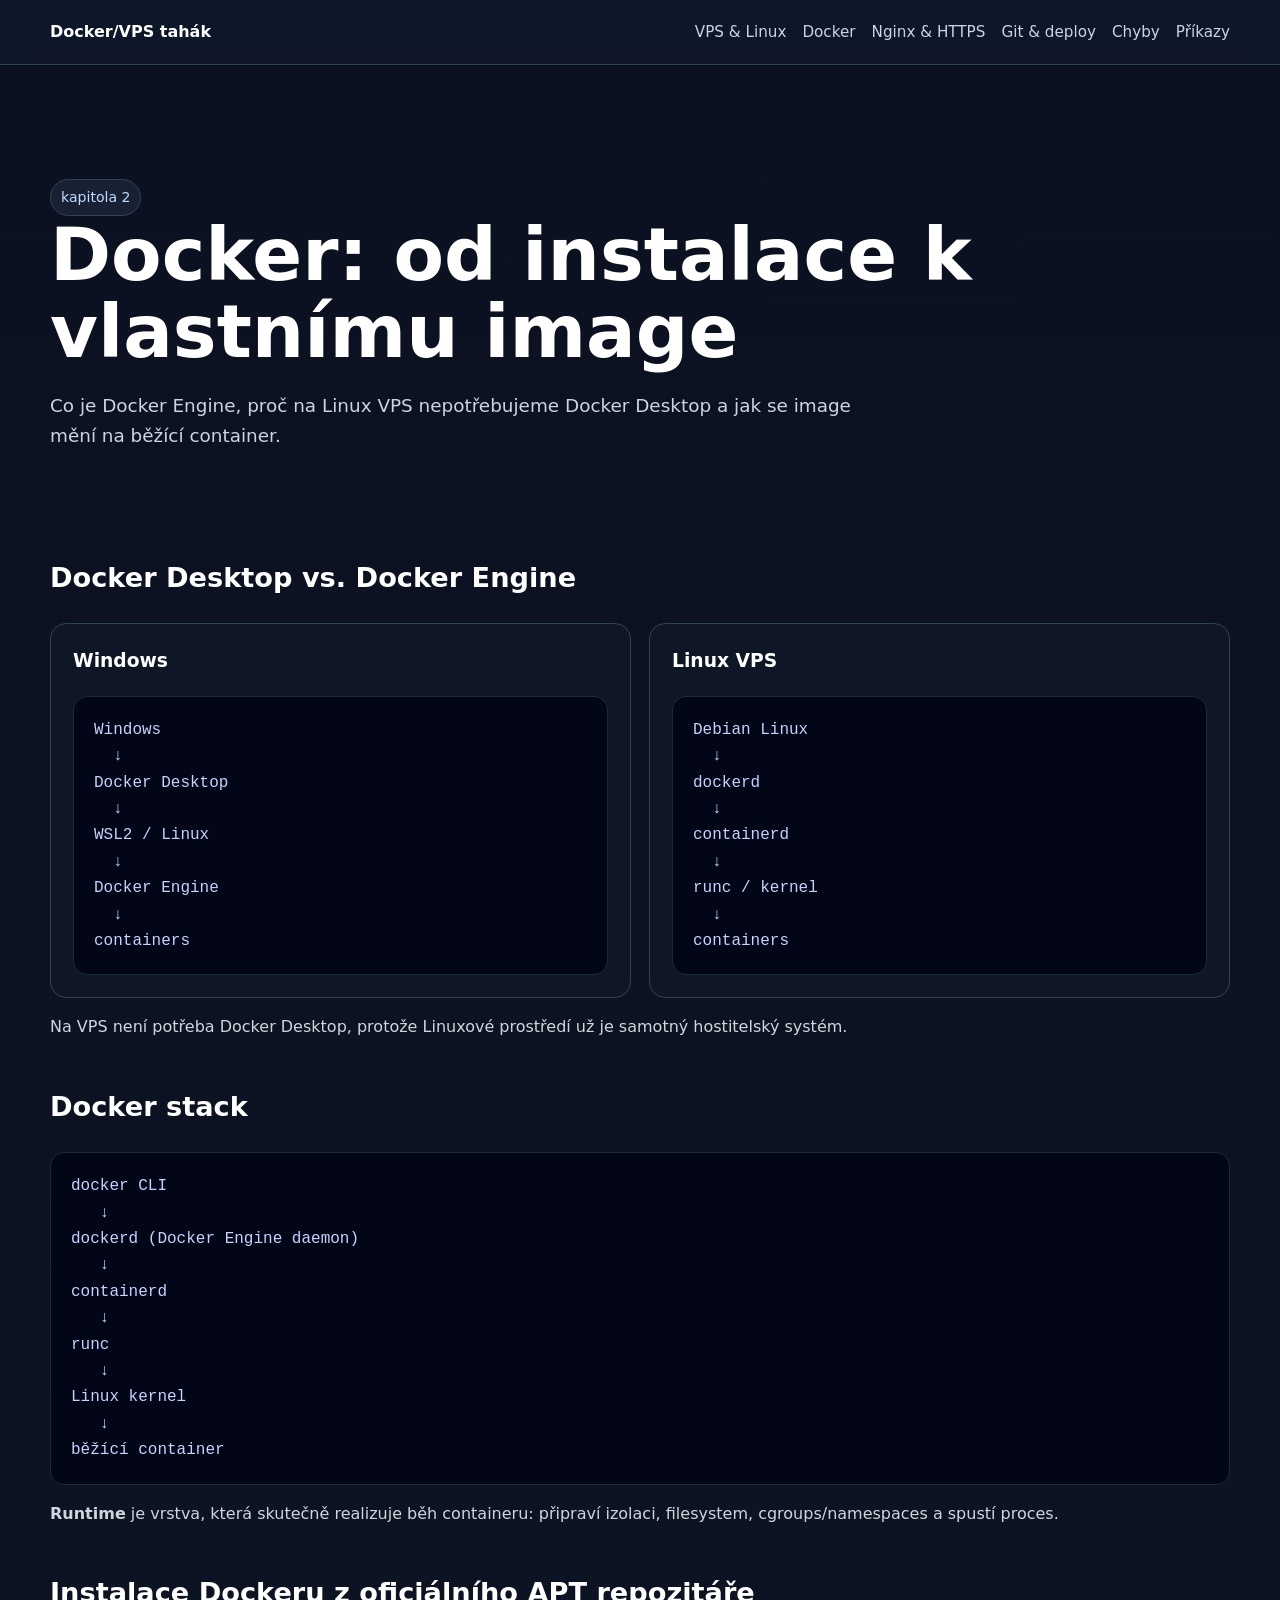
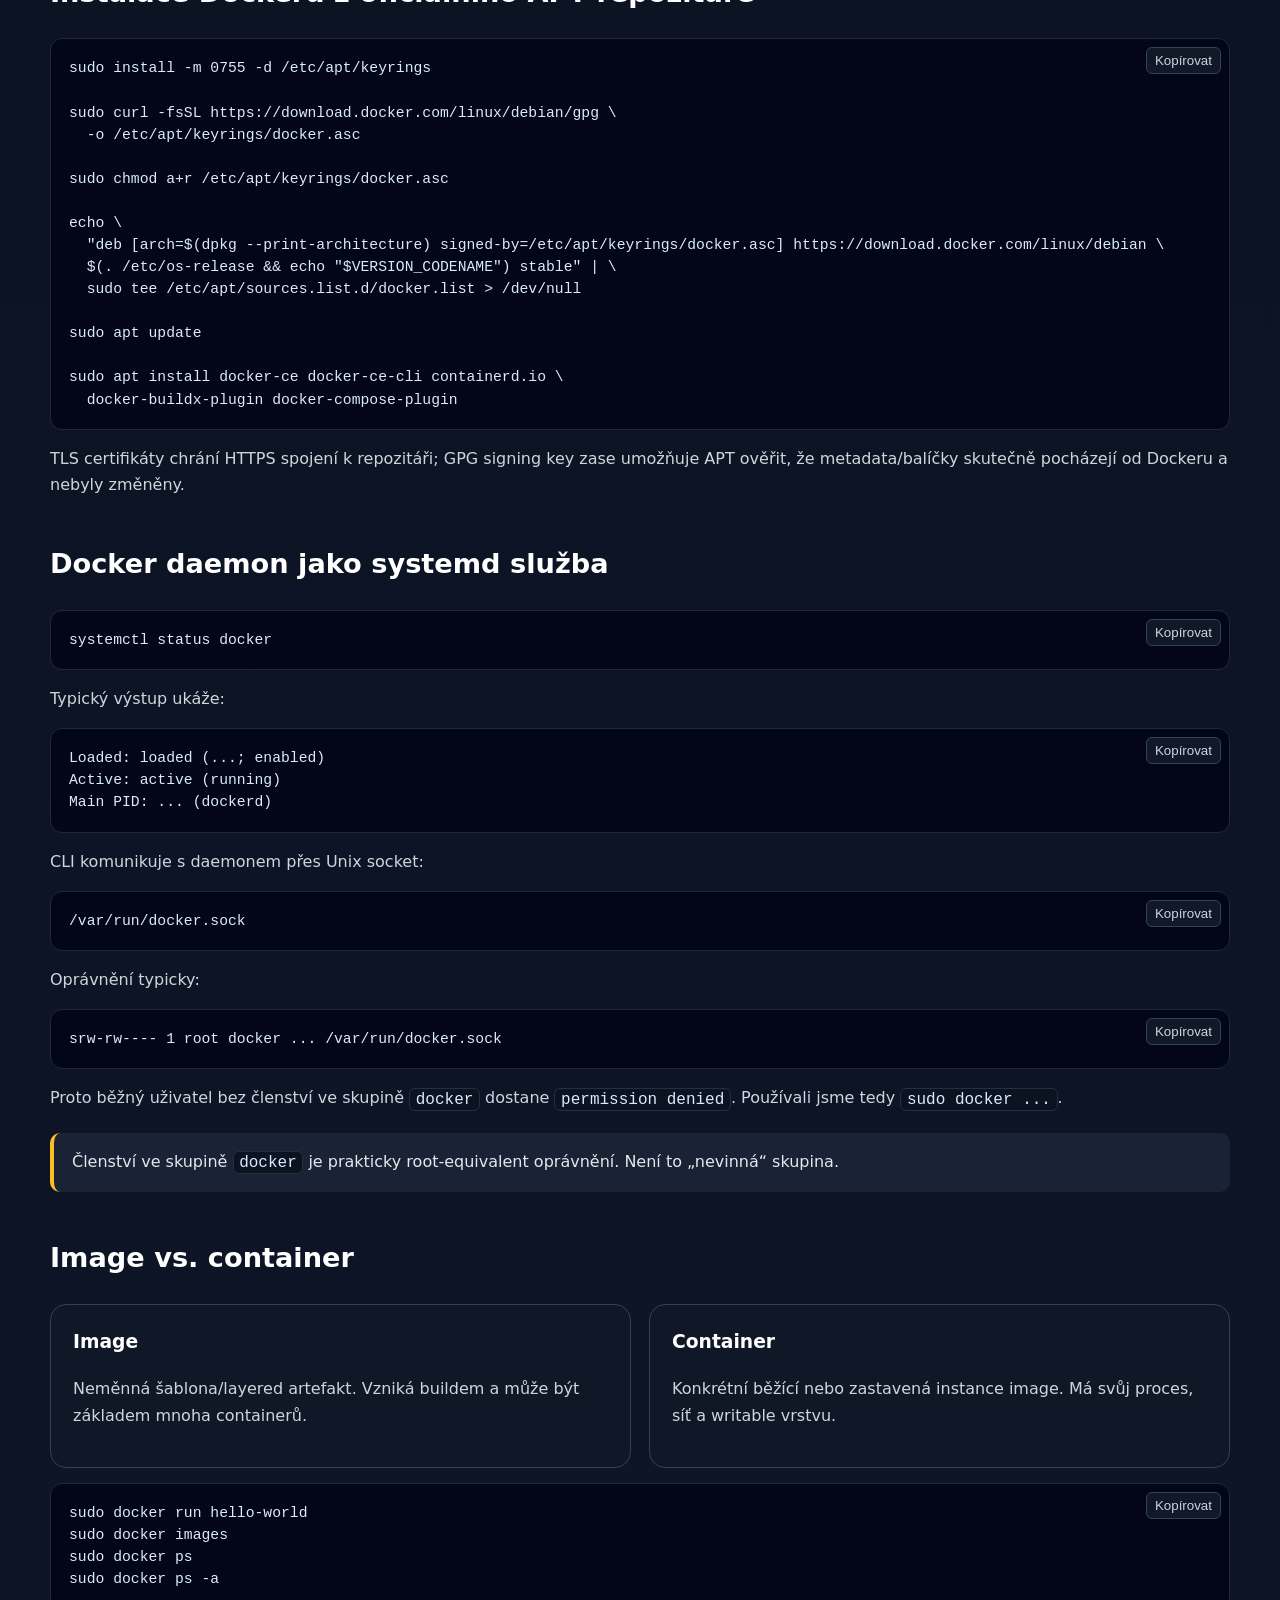
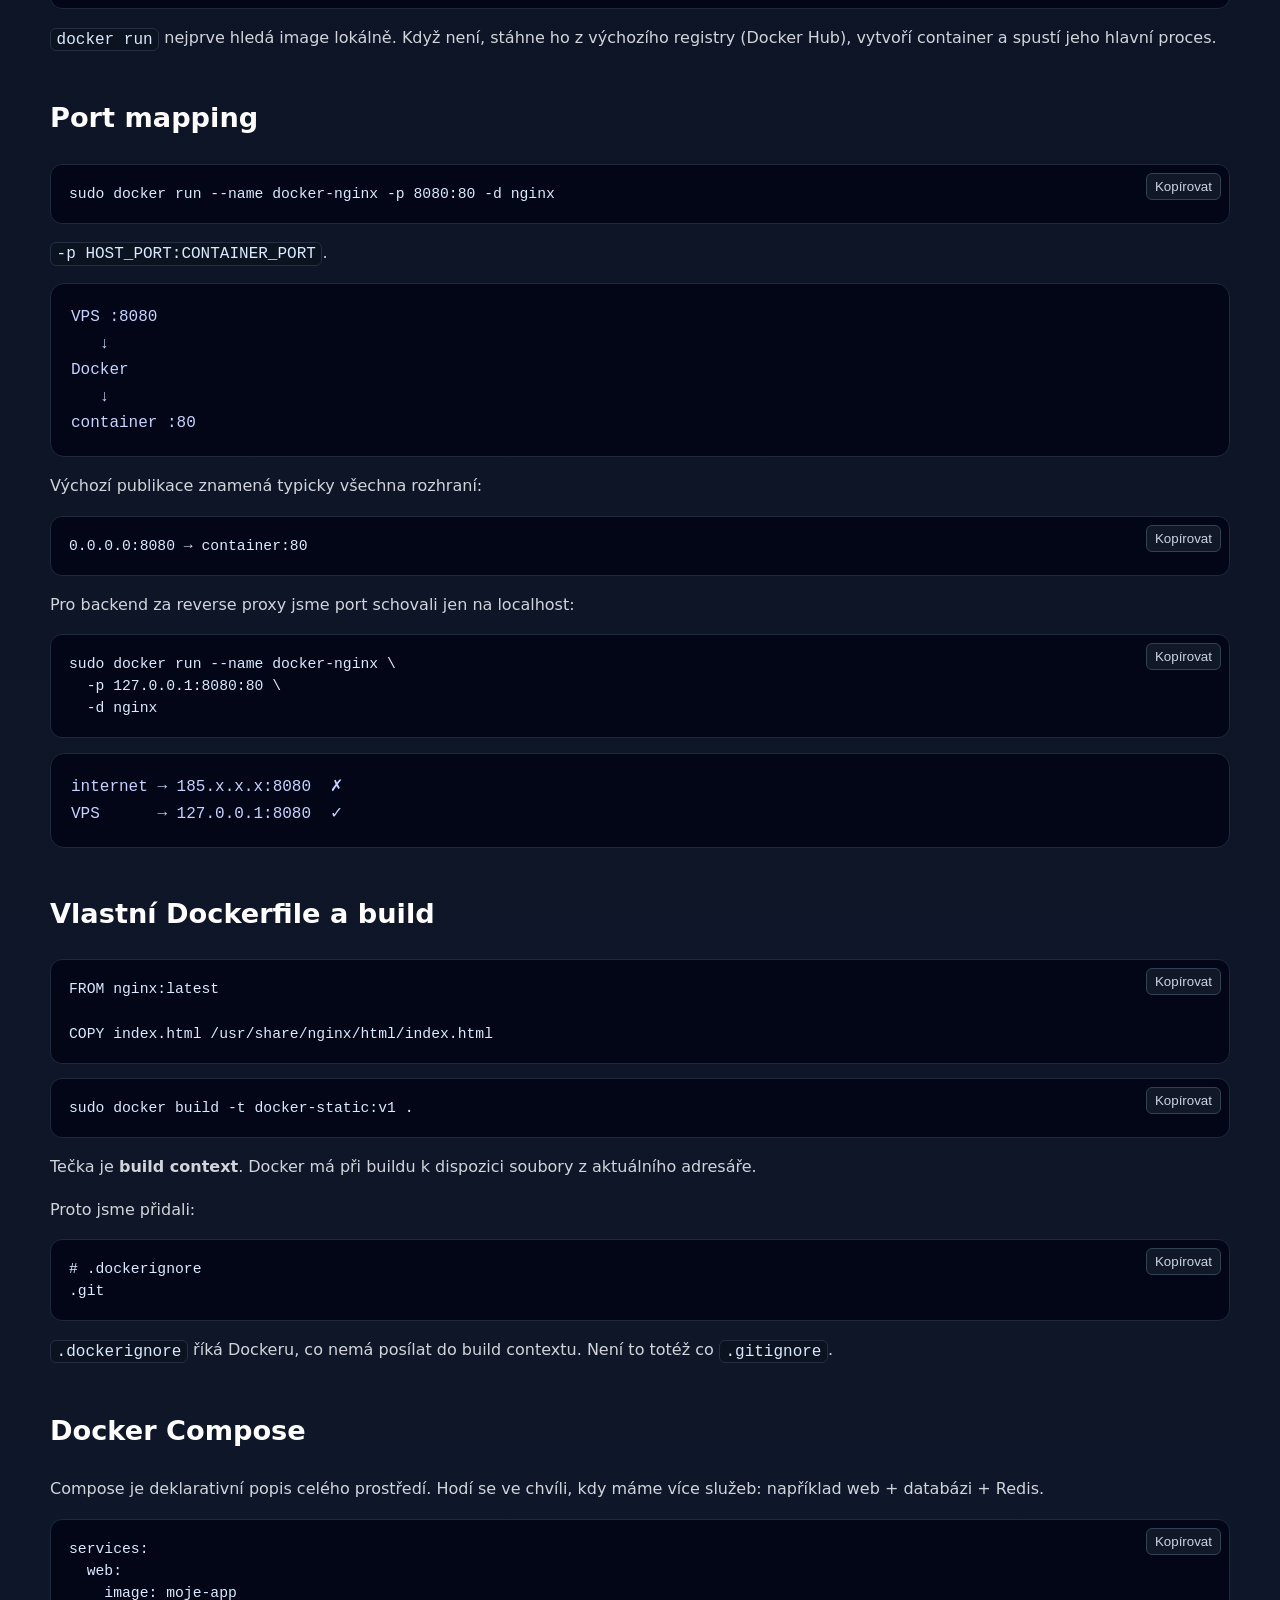
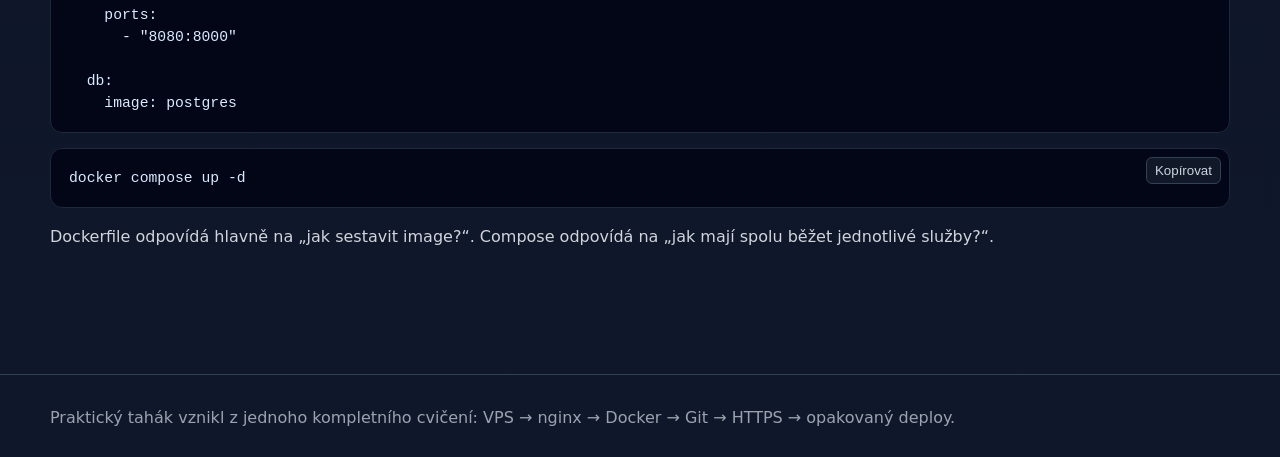
==== site/docker.html @ 959956be "první commit, statické stránky projektu + css" ====
<!doctype html>
<html lang="cs">
<head>
  <meta charset="utf-8">
  <meta name="viewport" content="width=device-width,initial-scale=1">
  <title>Docker – Docker/VPS tahák</title>
  <link rel="stylesheet" href="assets/style.css">
</head>
<body>

<header>
  <div class="wrap nav">
    <a class="brand" href="index.html">Docker/VPS tahák</a>
    <nav>
      <ul>
        <li><a href="vps-linux.html">VPS & Linux</a></li>
        <li><a href="docker.html">Docker</a></li>
        <li><a href="nginx-https.html">Nginx & HTTPS</a></li>
        <li><a href="git-deploy.html">Git & deploy</a></li>
        <li><a href="troubleshooting.html">Chyby</a></li>
        <li><a href="prikazy.html">Příkazy</a></li>
      </ul>
    </nav>
  </div>
</header>

<main class="wrap">

<section class="hero">
  <span class="badge">kapitola 2</span>
  <h1>Docker: od instalace k vlastnímu image</h1>
  <p>Co je Docker Engine, proč na Linux VPS nepotřebujeme Docker Desktop a jak se image mění na běžící container.</p>
</section>

<section>
  <h2>Docker Desktop vs. Docker Engine</h2>
  <div class="grid">
    <div class="card">
      <h3>Windows</h3>
      <div class="arch">Windows
  ↓
Docker Desktop
  ↓
WSL2 / Linux
  ↓
Docker Engine
  ↓
containers</div>
    </div>
    <div class="card">
      <h3>Linux VPS</h3>
      <div class="arch">Debian Linux
  ↓
dockerd
  ↓
containerd
  ↓
runc / kernel
  ↓
containers</div>
    </div>
  </div>
  <p>Na VPS není potřeba Docker Desktop, protože Linuxové prostředí už je samotný hostitelský systém.</p>
</section>

<section>
  <h2>Docker stack</h2>
  <div class="arch">docker CLI
   ↓
dockerd (Docker Engine daemon)
   ↓
containerd
   ↓
runc
   ↓
Linux kernel
   ↓
běžící container</div>
  <p>
    <strong>Runtime</strong> je vrstva, která skutečně realizuje běh containeru:
    připraví izolaci, filesystem, cgroups/namespaces a spustí proces.
  </p>
</section>

<section>
  <h2>Instalace Dockeru z oficiálního APT repozitáře</h2>
  <pre><code>sudo install -m 0755 -d /etc/apt/keyrings

sudo curl -fsSL https://download.docker.com/linux/debian/gpg \
  -o /etc/apt/keyrings/docker.asc

sudo chmod a+r /etc/apt/keyrings/docker.asc

echo \
  "deb [arch=$(dpkg --print-architecture) signed-by=/etc/apt/keyrings/docker.asc] https://download.docker.com/linux/debian \
  $(. /etc/os-release && echo "$VERSION_CODENAME") stable" | \
  sudo tee /etc/apt/sources.list.d/docker.list > /dev/null

sudo apt update

sudo apt install docker-ce docker-ce-cli containerd.io \
  docker-buildx-plugin docker-compose-plugin</code></pre>
  <p>
    TLS certifikáty chrání HTTPS spojení k repozitáři; GPG signing key zase umožňuje APT ověřit,
    že metadata/balíčky skutečně pocházejí od Dockeru a nebyly změněny.
  </p>
</section>

<section>
  <h2>Docker daemon jako systemd služba</h2>
  <pre><code>systemctl status docker</code></pre>
  <p>Typický výstup ukáže:</p>
  <pre><code>Loaded: loaded (...; enabled)
Active: active (running)
Main PID: ... (dockerd)</code></pre>
  <p>CLI komunikuje s daemonem přes Unix socket:</p>
  <pre><code>/var/run/docker.sock</code></pre>
  <p>Oprávnění typicky:</p>
  <pre><code>srw-rw---- 1 root docker ... /var/run/docker.sock</code></pre>
  <p>
    Proto běžný uživatel bez členství ve skupině <code>docker</code> dostane
    <code>permission denied</code>. Používali jsme tedy <code>sudo docker ...</code>.
  </p>
  <div class="callout warn">
    Členství ve skupině <code>docker</code> je prakticky root-equivalent oprávnění. Není to „nevinná“ skupina.
  </div>
</section>

<section>
  <h2>Image vs. container</h2>
  <div class="grid">
    <div class="card">
      <h3>Image</h3>
      <p>Neměnná šablona/layered artefakt. Vzniká buildem a může být základem mnoha containerů.</p>
    </div>
    <div class="card">
      <h3>Container</h3>
      <p>Konkrétní běžící nebo zastavená instance image. Má svůj proces, síť a writable vrstvu.</p>
    </div>
  </div>
  <pre><code>sudo docker run hello-world
sudo docker images
sudo docker ps
sudo docker ps -a</code></pre>
  <p>
    <code>docker run</code> nejprve hledá image lokálně. Když není, stáhne ho z výchozího registry (Docker Hub),
    vytvoří container a spustí jeho hlavní proces.
  </p>
</section>

<section>
  <h2>Port mapping</h2>
  <pre><code>sudo docker run --name docker-nginx -p 8080:80 -d nginx</code></pre>
  <p><code>-p HOST_PORT:CONTAINER_PORT</code>.</p>
  <div class="arch">VPS :8080
   ↓
Docker
   ↓
container :80</div>
  <p>Výchozí publikace znamená typicky všechna rozhraní:</p>
  <pre><code>0.0.0.0:8080 → container:80</code></pre>
  <p>Pro backend za reverse proxy jsme port schovali jen na localhost:</p>
  <pre><code>sudo docker run --name docker-nginx \
  -p 127.0.0.1:8080:80 \
  -d nginx</code></pre>
  <div class="arch">internet → 185.x.x.x:8080  ✗
VPS      → 127.0.0.1:8080  ✓</div>
</section>

<section>
  <h2>Vlastní Dockerfile a build</h2>
  <pre><code>FROM nginx:latest

COPY index.html /usr/share/nginx/html/index.html</code></pre>
  <pre><code>sudo docker build -t docker-static:v1 .</code></pre>
  <p>
    Tečka je <strong>build context</strong>. Docker má při buildu k dispozici soubory z aktuálního adresáře.
  </p>
  <p>Proto jsme přidali:</p>
  <pre><code># .dockerignore
.git</code></pre>
  <p>
    <code>.dockerignore</code> říká Dockeru, co nemá posílat do build contextu.
    Není to totéž co <code>.gitignore</code>.
  </p>
</section>

<section>
  <h2>Docker Compose</h2>
  <p>
    Compose je deklarativní popis celého prostředí. Hodí se ve chvíli, kdy máme více služeb:
    například web + databázi + Redis.
  </p>
  <pre><code>services:
  web:
    image: moje-app
    ports:
      - "8080:8000"

  db:
    image: postgres</code></pre>
  <pre><code>docker compose up -d</code></pre>
  <p>
    Dockerfile odpovídá hlavně na „jak sestavit image?“.
    Compose odpovídá na „jak mají spolu běžet jednotlivé služby?“.
  </p>
</section>

</main>

<footer class="footer">
  <div class="wrap">
    Praktický tahák vznikl z jednoho kompletního cvičení: VPS → nginx → Docker → Git → HTTPS → opakovaný deploy.
  </div>
</footer>
<script src="assets/app.js"></script>

</body>
</html>
---- site/assets/style.css ----
:root {
  --bg: #0f172a;
  --panel: #111827;
  --panel-2: #1f2937;
  --text: #e5e7eb;
  --muted: #9ca3af;
  --accent: #60a5fa;
  --accent-2: #34d399;
  --warn: #fbbf24;
  --danger: #f87171;
  --border: #334155;
  --code: #020617;
  --max: 1180px;
}
* { box-sizing: border-box; }
html { scroll-behavior: smooth; }
body {
  margin: 0;
  font-family: Inter, ui-sans-serif, system-ui, -apple-system, BlinkMacSystemFont, "Segoe UI", sans-serif;
  background: linear-gradient(180deg, #0b1120 0%, var(--bg) 100%);
  color: var(--text);
  line-height: 1.65;
}
a { color: #93c5fd; text-decoration: none; }
a:hover { text-decoration: underline; }
.wrap { width: min(var(--max), calc(100% - 32px)); margin: 0 auto; }
header {
  border-bottom: 1px solid var(--border);
  background: rgba(15, 23, 42, .94);
  position: sticky;
  top: 0;
  z-index: 10;
  backdrop-filter: blur(8px);
}
.nav {
  display: flex;
  align-items: center;
  justify-content: space-between;
  gap: 24px;
  min-height: 64px;
}
.brand { font-weight: 800; color: white; }
nav ul { list-style: none; display: flex; gap: 16px; padding: 0; margin: 0; flex-wrap: wrap; }
nav a { color: #cbd5e1; font-size: .95rem; }
.hero { padding: 70px 0 42px; }
.hero h1 { font-size: clamp(2.2rem, 7vw, 4.6rem); line-height: 1.05; margin: 0 0 20px; }
.hero p { max-width: 850px; color: #cbd5e1; font-size: 1.15rem; }
.badge {
  display: inline-block; padding: 6px 10px; border: 1px solid var(--border);
  border-radius: 999px; color: #bfdbfe; background: rgba(30, 41, 59, .7); font-size: .88rem;
}
main { padding-bottom: 80px; }
section { margin: 44px 0; }
h1,h2,h3 { color: white; }
h2 { margin-top: 0; font-size: 1.7rem; }
h3 { margin-top: 30px; }
p, li { color: #d1d5db; }
.grid {
  display: grid;
  grid-template-columns: repeat(2, minmax(0, 1fr));
  gap: 18px;
}
.card {
  background: rgba(17,24,39,.88);
  border: 1px solid var(--border);
  border-radius: 16px;
  padding: 22px;
}
.card h3 { margin-top: 0; }
.callout {
  border-left: 4px solid var(--accent);
  background: rgba(30,41,59,.75);
  padding: 16px 18px;
  border-radius: 10px;
  margin: 20px 0;
}
.callout.warn { border-left-color: var(--warn); }
.callout.good { border-left-color: var(--accent-2); }
.callout.danger { border-left-color: var(--danger); }
pre {
  position: relative;
  overflow-x: auto;
  background: var(--code);
  border: 1px solid #1e293b;
  border-radius: 12px;
  padding: 18px;
  color: #dbeafe;
  line-height: 1.5;
  font-size: .92rem;
}
code { font-family: "Cascadia Code", "SFMono-Regular", Consolas, monospace; }
:not(pre) > code {
  background: #0b1220;
  border: 1px solid #243041;
  padding: .1em .35em;
  border-radius: 6px;
  color: #dbeafe;
}
table {
  width: 100%;
  border-collapse: collapse;
  background: rgba(17,24,39,.72);
  border-radius: 12px;
  overflow: hidden;
}
th, td {
  border-bottom: 1px solid var(--border);
  padding: 12px 14px;
  text-align: left;
  vertical-align: top;
}
th { background: #1e293b; color: white; }
.arch {
  white-space: pre;
  overflow-x: auto;
  font-family: "Cascadia Code", Consolas, monospace;
  background: #020617;
  border: 1px solid #1e293b;
  padding: 20px;
  border-radius: 14px;
  color: #c7d2fe;
}
.step {
  display: grid;
  grid-template-columns: 42px 1fr;
  gap: 12px;
  margin: 16px 0;
}
.step-num {
  width: 34px; height: 34px; border-radius: 50%;
  display: grid; place-items: center;
  background: #1d4ed8; color: white; font-weight: 800;
}
.kbd {
  display: inline-block; padding: 1px 6px; border: 1px solid #475569;
  border-bottom-width: 3px; border-radius: 5px; background: #111827; color: white;
  font-family: monospace; font-size: .9em;
}
.footer {
  border-top: 1px solid var(--border);
  padding: 30px 0;
  color: var(--muted);
}
.toc ul { columns: 2; padding-left: 20px; }
.small { color: var(--muted); font-size: .92rem; }
@media (max-width: 800px) {
  .nav { align-items: flex-start; flex-direction: column; padding: 14px 0; }
  .grid { grid-template-columns: 1fr; }
  .toc ul { columns: 1; }
  .hero { padding-top: 42px; }
}
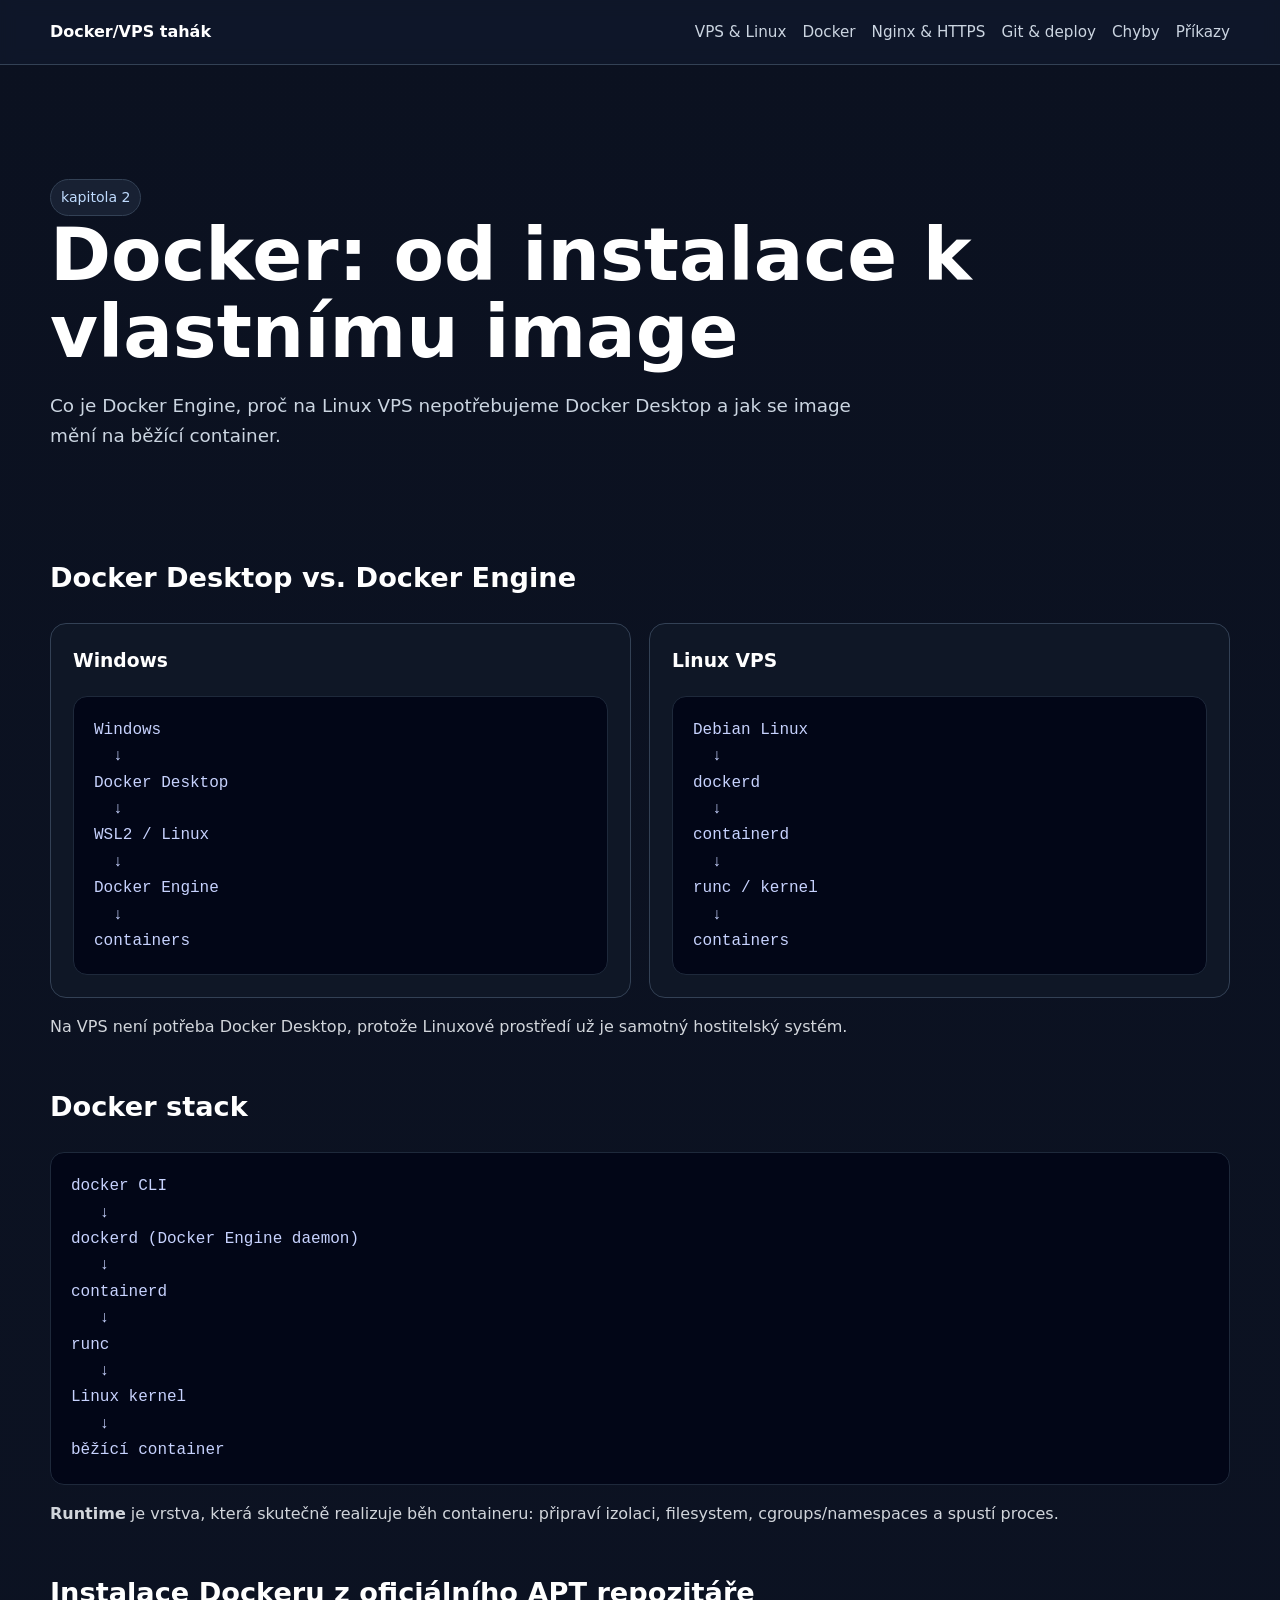
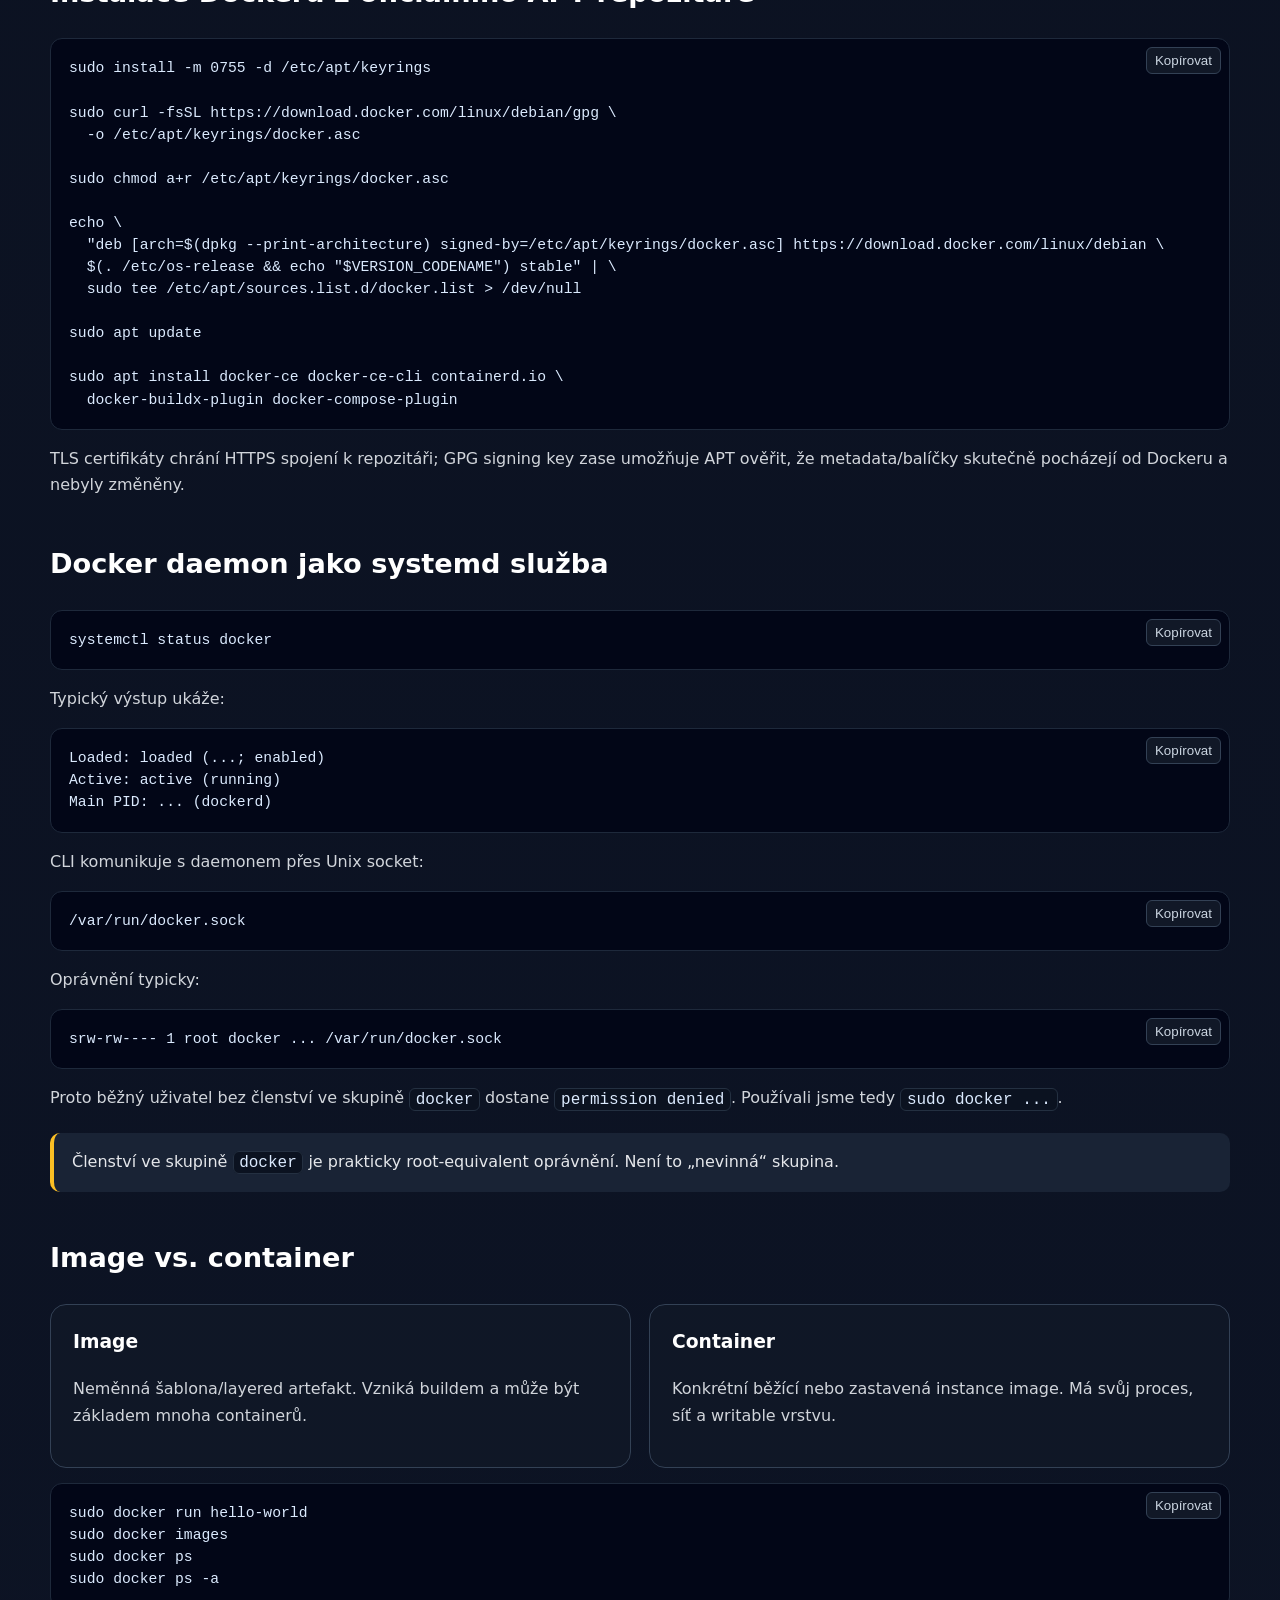
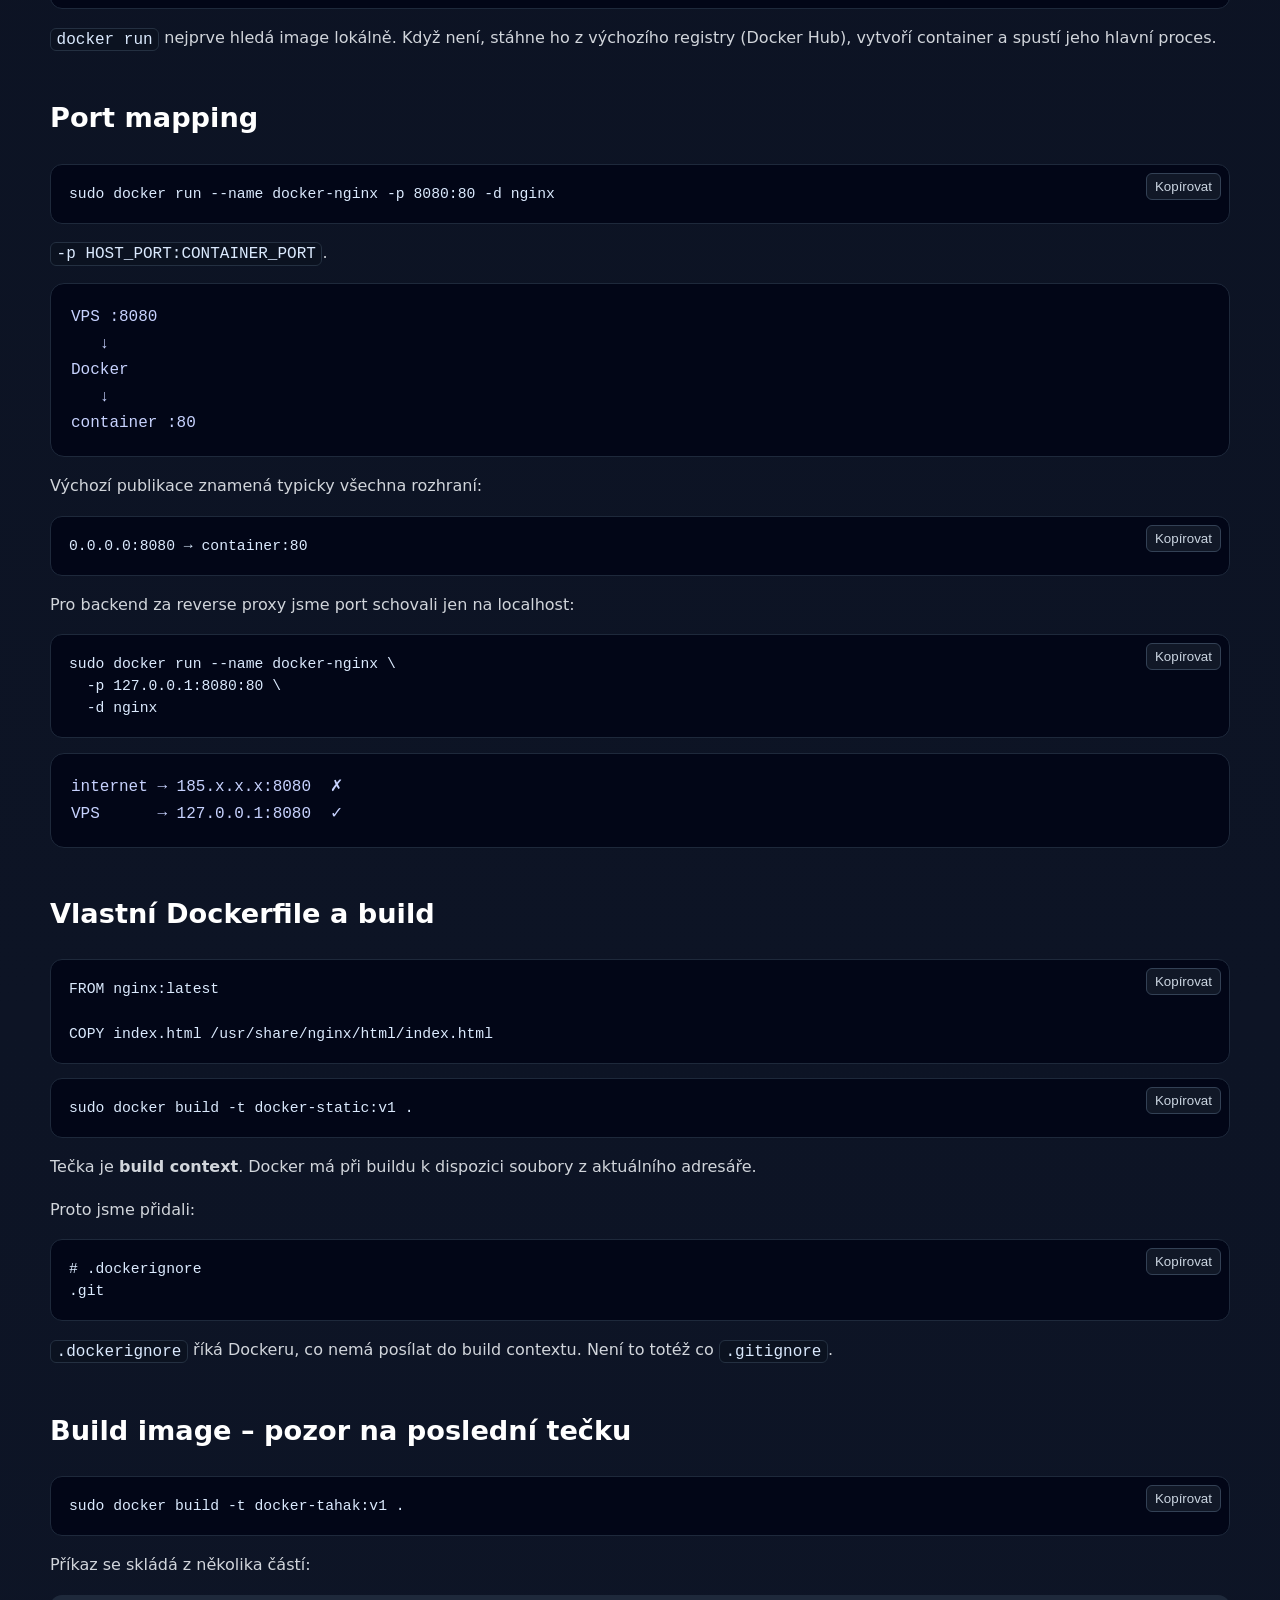
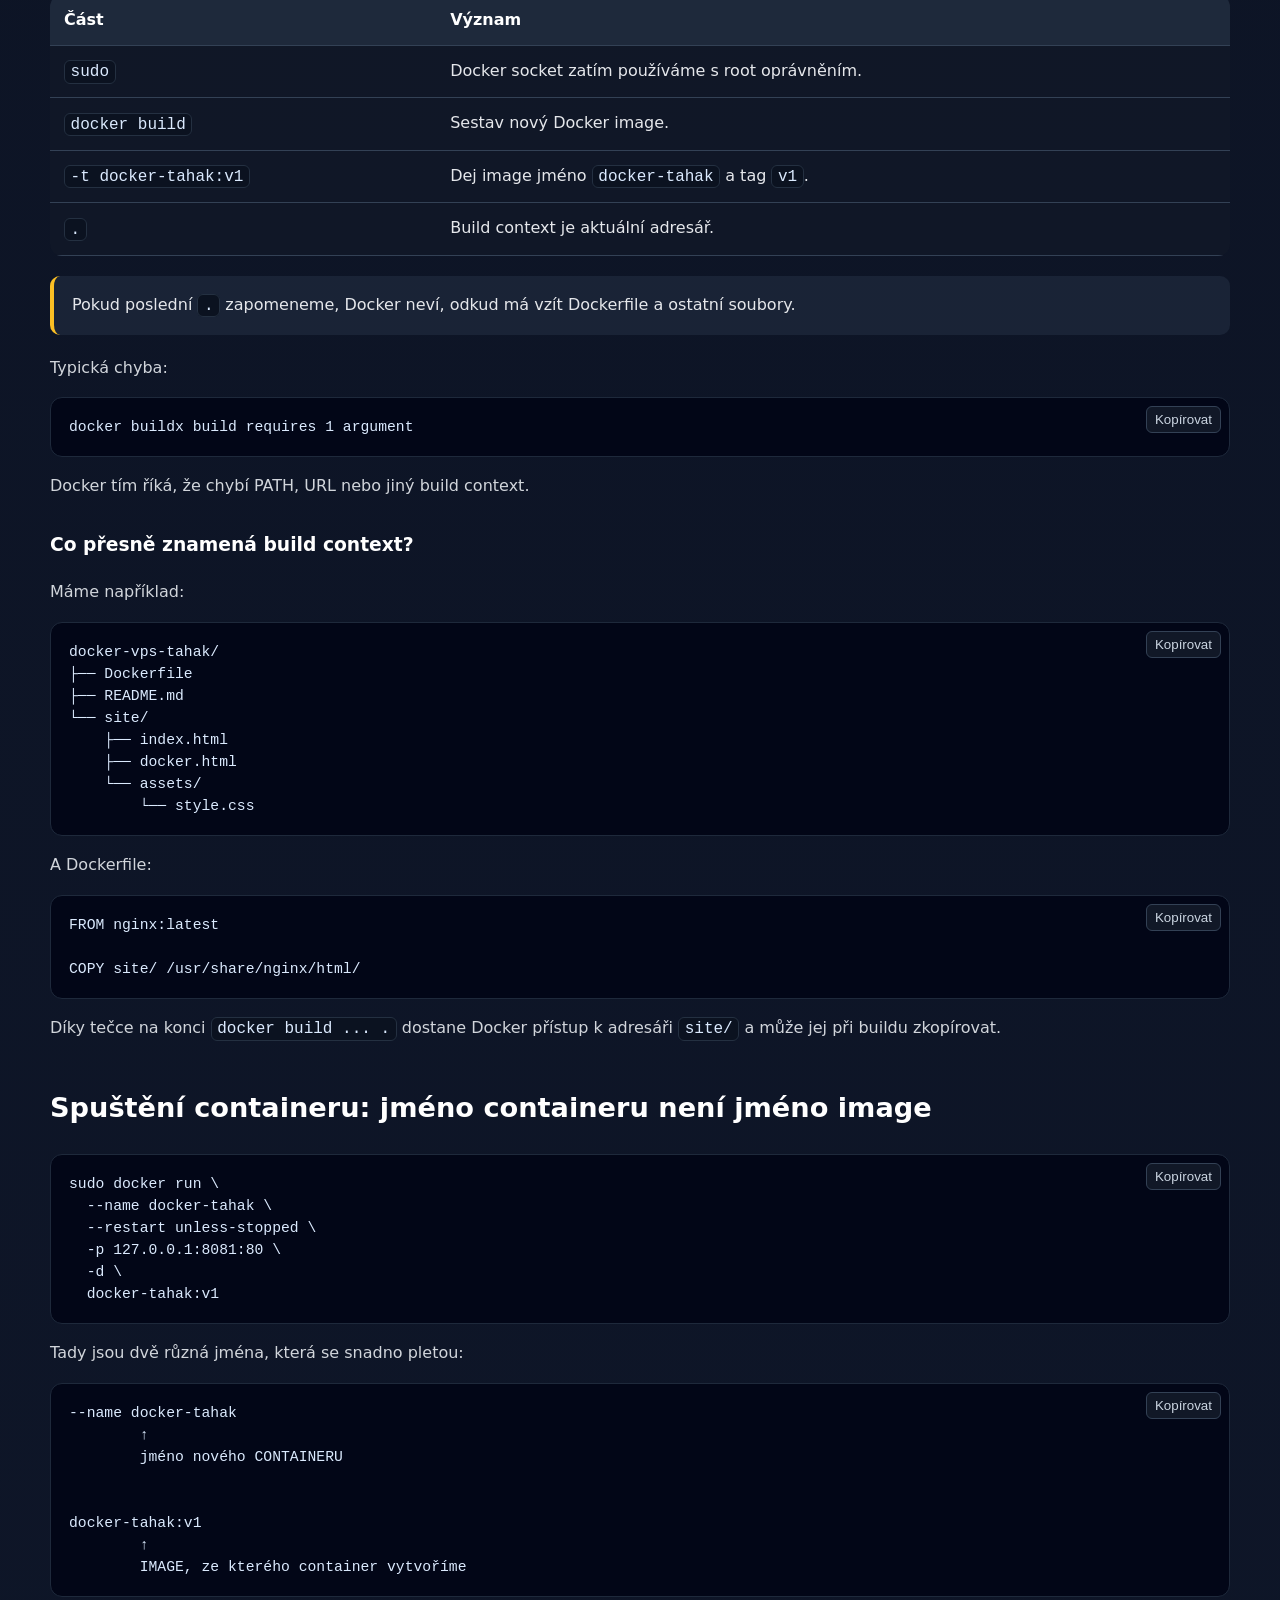
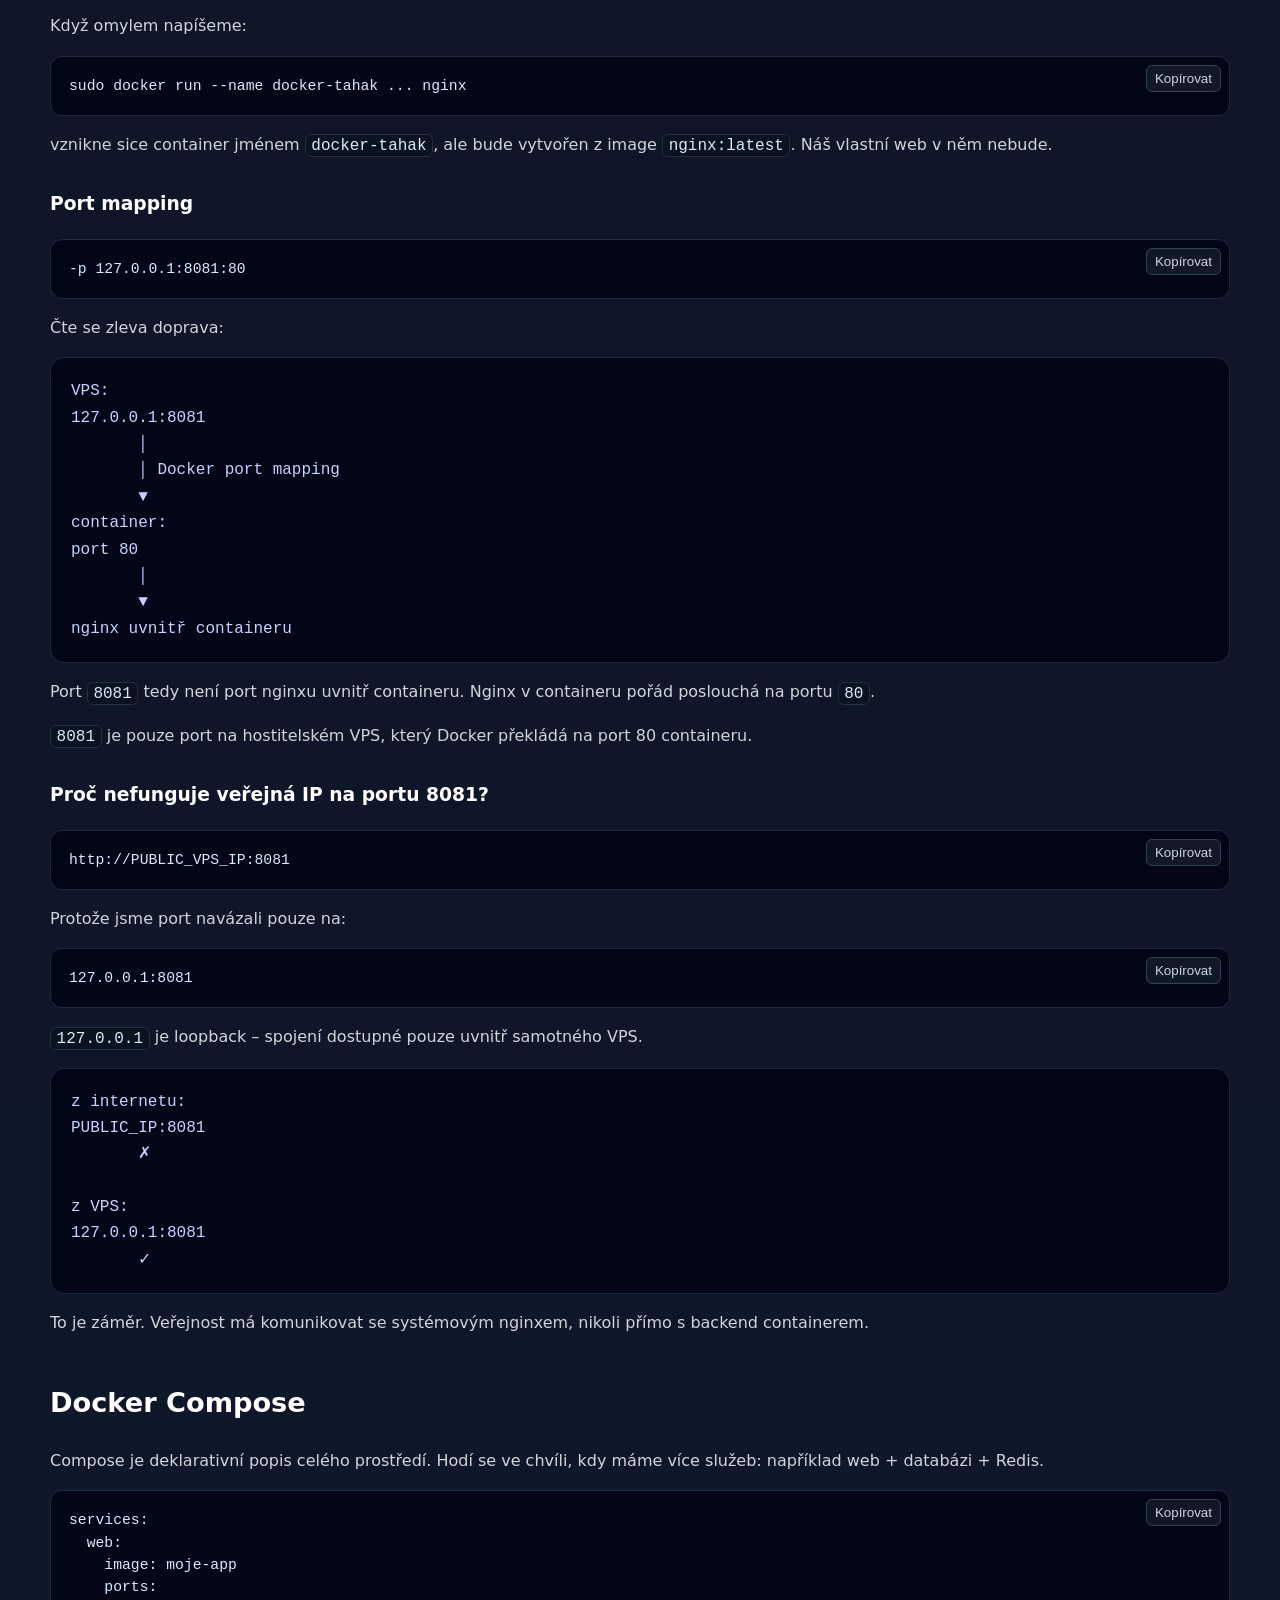
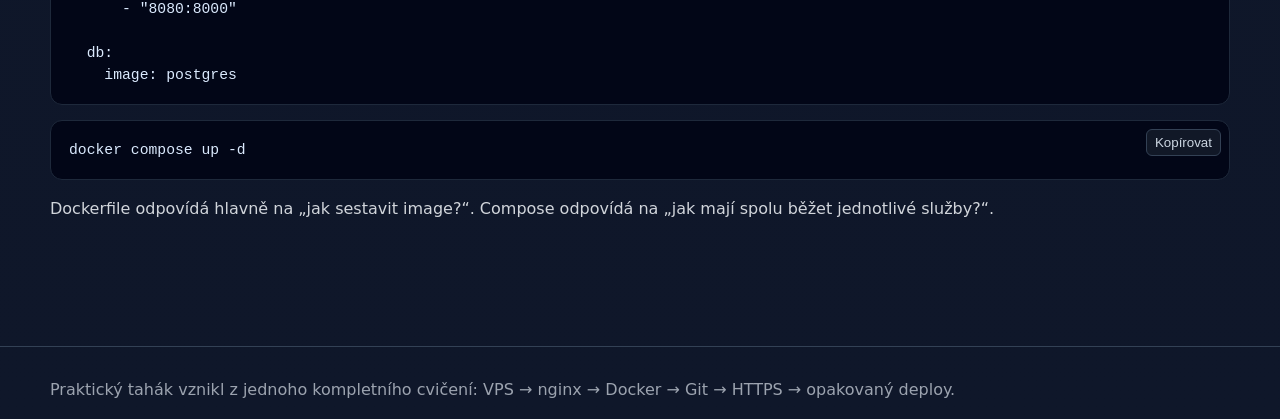
==== commit 2c04ce82: "úpravy taháčku" ====
--- a/site/docker.html
+++ b/site/docker.html
@@ -186,6 +186,167 @@
 </section>
 
 <section>
+  <h2>Build image – pozor na poslední tečku</h2>
+
+  <pre><code>sudo docker build -t docker-tahak:v1 .</code></pre>
+
+  <p>Příkaz se skládá z několika částí:</p>
+
+  <table>
+    <tr>
+      <th>Část</th>
+      <th>Význam</th>
+    </tr>
+    <tr>
+      <td><code>sudo</code></td>
+      <td>Docker socket zatím používáme s root oprávněním.</td>
+    </tr>
+    <tr>
+      <td><code>docker build</code></td>
+      <td>Sestav nový Docker image.</td>
+    </tr>
+    <tr>
+      <td><code>-t docker-tahak:v1</code></td>
+      <td>Dej image jméno <code>docker-tahak</code> a tag <code>v1</code>.</td>
+    </tr>
+    <tr>
+      <td><code>.</code></td>
+      <td>Build context je aktuální adresář.</td>
+    </tr>
+  </table>
+
+  <div class="callout warn">
+    Pokud poslední <code>.</code> zapomeneme, Docker neví,
+    odkud má vzít Dockerfile a ostatní soubory.
+  </div>
+
+  <p>Typická chyba:</p>
+
+  <pre><code>docker buildx build requires 1 argument</code></pre>
+
+  <p>
+    Docker tím říká, že chybí PATH, URL nebo jiný build context.
+  </p>
+
+  <h3>Co přesně znamená build context?</h3>
+
+  <p>
+    Máme například:
+  </p>
+
+  <pre><code>docker-vps-tahak/
+├── Dockerfile
+├── README.md
+└── site/
+    ├── index.html
+    ├── docker.html
+    └── assets/
+        └── style.css</code></pre>
+
+  <p>A Dockerfile:</p>
+
+  <pre><code>FROM nginx:latest
+
+COPY site/ /usr/share/nginx/html/</code></pre>
+
+  <p>
+    Díky tečce na konci <code>docker build ... .</code> dostane Docker
+    přístup k adresáři <code>site/</code> a může jej při buildu zkopírovat.
+  </p>
+</section>
+
+<section>
+  <h2>Spuštění containeru: jméno containeru není jméno image</h2>
+
+  <pre><code>sudo docker run \
+  --name docker-tahak \
+  --restart unless-stopped \
+  -p 127.0.0.1:8081:80 \
+  -d \
+  docker-tahak:v1</code></pre>
+
+  <p>
+    Tady jsou dvě různá jména, která se snadno pletou:
+  </p>
+
+  <pre><code>--name docker-tahak
+        ↑
+        jméno nového CONTAINERU
+
+
+docker-tahak:v1
+        ↑
+        IMAGE, ze kterého container vytvoříme</code></pre>
+
+  <p>
+    Když omylem napíšeme:
+  </p>
+
+  <pre><code>sudo docker run --name docker-tahak ... nginx</code></pre>
+
+  <p>
+    vznikne sice container jménem <code>docker-tahak</code>,
+    ale bude vytvořen z image <code>nginx:latest</code>.
+    Náš vlastní web v něm nebude.
+  </p>
+
+  <h3>Port mapping</h3>
+
+  <pre><code>-p 127.0.0.1:8081:80</code></pre>
+
+  <p>Čte se zleva doprava:</p>
+
+  <div class="arch">VPS:
+127.0.0.1:8081
+       │
+       │ Docker port mapping
+       ▼
+container:
+port 80
+       │
+       ▼
+nginx uvnitř containeru</div>
+
+  <p>
+    Port <code>8081</code> tedy není port nginxu uvnitř containeru.
+    Nginx v containeru pořád poslouchá na portu <code>80</code>.
+  </p>
+
+  <p>
+    <code>8081</code> je pouze port na hostitelském VPS,
+    který Docker překládá na port 80 containeru.
+  </p>
+
+  <h3>Proč nefunguje veřejná IP na portu 8081?</h3>
+
+  <pre><code>http://PUBLIC_VPS_IP:8081</code></pre>
+
+  <p>
+    Protože jsme port navázali pouze na:
+  </p>
+
+  <pre><code>127.0.0.1:8081</code></pre>
+
+  <p>
+    <code>127.0.0.1</code> je loopback – spojení dostupné pouze
+    uvnitř samotného VPS.
+  </p>
+
+  <div class="arch">z internetu:
+PUBLIC_IP:8081
+       ✗
+
+z VPS:
+127.0.0.1:8081
+       ✓</div>
+
+  <p>
+    To je záměr. Veřejnost má komunikovat se systémovým nginxem,
+    nikoli přímo s backend containerem.
+  </p>
+</section>
+
+<section>
   <h2>Docker Compose</h2>
   <p>
     Compose je deklarativní popis celého prostředí. Hodí se ve chvíli, kdy máme více služeb:
